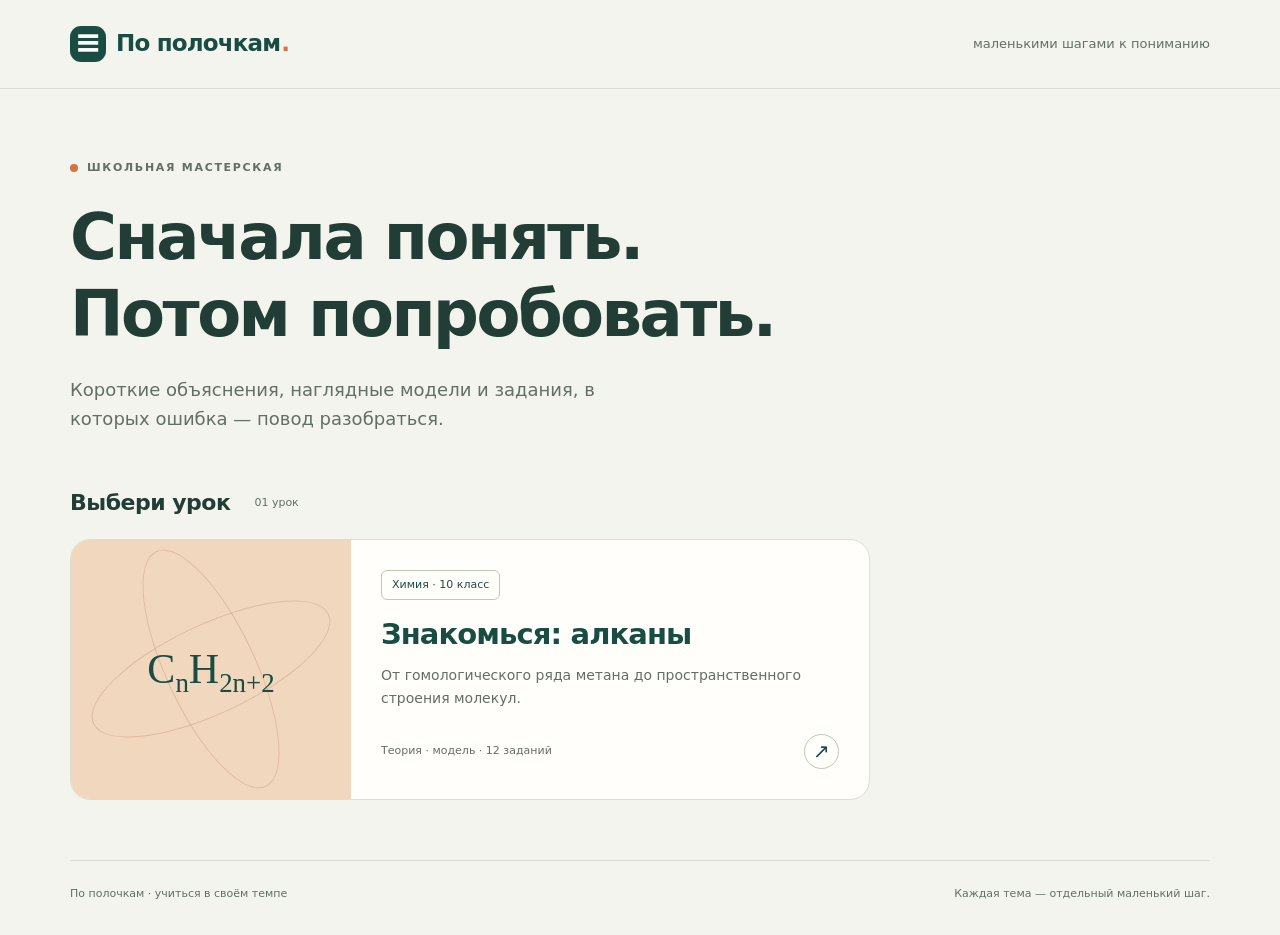
==== index.html @ 55fc26d5 "Add interactive Grade 10 alkane lesson" ====
<!doctype html>
<html lang="ru">
  <head>
    <meta charset="utf-8" />
    <meta name="viewport" content="width=device-width, initial-scale=1" />
    <meta name="theme-color" content="#194d43" />
    <meta
      name="description"
      content="Небольшие интерактивные уроки по школьным предметам: разобраться, потренироваться и проверить себя."
    />
    <title>По полочкам — школьные уроки</title>
    <link
      rel="icon"
      href="data:image/svg+xml,%3Csvg xmlns='http://www.w3.org/2000/svg' viewBox='0 0 64 64'%3E%3Crect width='64' height='64' rx='18' fill='%23194d43'/%3E%3Cpath d='M17 21h30M17 32h30M17 43h30' stroke='%23f5f4e8' stroke-width='5' stroke-linecap='round'/%3E%3C/svg%3E"
    />
    <link rel="stylesheet" href="./assets/styles.css" />
  </head>
  <body>
    <a class="skip-link" href="#main">К содержанию</a>
    <header class="site-header">
      <div class="container header-inner">
        <a class="brand" href="./"
          ><span class="brand-mark" aria-hidden="true">≡</span>По полочкам<span
            class="brand-dot"
            aria-hidden="true"
            >.</span
          ></a
        ><span class="header-note">маленькими шагами к пониманию</span>
      </div>
    </header>
    <main id="main" class="container catalogue">
      <div class="eyebrow">
        <span class="subject-dot"></span>Школьная мастерская
      </div>
      <h1>Сначала понять.<br />Потом попробовать.</h1>
      <p class="catalogue-intro">
        Короткие объяснения, наглядные модели и задания, в которых ошибка —
        повод разобраться.
      </p>
      <div class="catalogue-label">
        <h2>Выбери урок</h2>
        <span>01 урок</span>
      </div>
      <a class="lesson-card" href="./chemistry-10-alkanes/">
        <div class="lesson-card-art" aria-hidden="true">
          <span>C<sub>n</sub>H<sub>2n+2</sub></span
          ><span class="orb orb-one"></span><span class="orb orb-two"></span>
        </div>
        <div class="lesson-card-body">
          <span class="tag">Химия · 10 класс</span>
          <h3>Знакомься: алканы</h3>
          <p>
            От гомологического ряда метана до пространственного строения
            молекул.
          </p>
          <div class="card-bottom">
            <span>Теория · модель · 12 заданий</span
            ><span class="round-arrow" aria-hidden="true">↗</span>
          </div>
        </div>
      </a>
    </main>
    <footer class="container site-footer">
      <span>По полочкам · учиться в своём темпе</span
      ><span>Каждая тема — отдельный маленький шаг.</span>
    </footer>
  </body>
</html>
---- assets/styles.css ----
@charset "UTF-8";
.sr-only {
  position: absolute;
  width: 1px;
  height: 1px;
  padding: 0;
  margin: -1px;
  overflow: hidden;
  clip: rect(0, 0, 0, 0);
  white-space: nowrap;
  border: 0;
}
:root {
  --page: #f3f4ed;
  --paper: #fffefa;
  --ink: #213d35;
  --green: #194d43;
  --green-light: #e6eee5;
  --muted: #626f65;
  --line: #d9dfd2;
  --orange: #d57242;
  --peach: #f0d7bd;
  --error: #913a27;
  --error-bg: #fcece5;
  --success: #235d41;
  --success-bg: #e8f2e6;
  --radius: 20px;
  --shadow: 0 6px 24px #243f3010;
}
* {
  box-sizing: border-box;
}
html {
  scroll-behavior: smooth;
  scroll-padding-top: 110px;
}
body {
  margin: 0;
  color: var(--ink);
  background: var(--page);
  font:
    16px/1.65 system-ui,
    -apple-system,
    BlinkMacSystemFont,
    "Segoe UI",
    sans-serif;
}
button,
input {
  font: inherit;
}
button,
a,
input {
  -webkit-tap-highlight-color: transparent;
}
button,
a {
  touch-action: manipulation;
}
button {
  cursor: pointer;
}
button:disabled {
  cursor: default;
}
button:focus-visible,
a:focus-visible,
input:focus-visible,
[tabindex]:focus-visible {
  outline: 3px solid #b35728;
  outline-offset: 5px;
}
a {
  color: var(--green);
  text-underline-offset: 4px;
}
button {
  color: inherit;
}
h1,
h2,
h3,
h4,
p {
  margin: 0;
}
h1,
h2,
h3,
h4 {
  line-height: 1.2;
}
h1 {
  font-size: clamp(46px, 6vw, 80px);
  letter-spacing: -3.6px;
  font-weight: 740;
}
h2 {
  font-size: clamp(27px, 3vw, 36px);
  letter-spacing: -1.2px;
  font-weight: 680;
}
h3 {
  font-size: 22px;
  letter-spacing: -0.5px;
  font-weight: 650;
}
h4 {
  font-size: 17px;
  font-weight: 680;
}
p + p {
  margin-top: 12px;
}
sub,
sup {
  font-size: 0.64em;
  line-height: 0;
}
em {
  font-style: normal;
}
strong {
  font-weight: 690;
}
[hidden] {
  display: none !important;
}
.container {
  width: min(1140px, calc(100% - 72px));
  margin-inline: auto;
}
.site-header {
  border-bottom: 1px solid var(--line);
}
.header-inner {
  min-height: 88px;
  display: flex;
  justify-content: space-between;
  align-items: center;
  gap: 24px;
}
.brand {
  display: inline-flex;
  align-items: center;
  gap: 10px;
  text-decoration: none;
  font-weight: 760;
  font-size: 23px;
  letter-spacing: -0.8px;
  white-space: nowrap;
}
.brand-mark {
  display: grid;
  place-items: center;
  width: 36px;
  height: 36px;
  background: var(--green);
  color: #fffefa;
  border-radius: 11px;
  font-size: 32px;
  line-height: 1;
  padding-bottom: 5px;
}
.brand-dot {
  color: var(--orange);
  margin-left: -9px;
}
.header-note,
.back-link {
  font-size: 13px;
  color: var(--muted);
}
.back-link {
  padding: 10px 0;
  text-decoration: none;
}
.skip-link {
  position: absolute;
  left: 20px;
  top: -120px;
  z-index: 100;
  background: white;
  padding: 12px;
  border: 2px solid var(--green);
}
.skip-link:focus {
  top: 10px;
}
.eyebrow,
.mini-label {
  text-transform: uppercase;
  font-size: 11px;
  font-weight: 750;
  letter-spacing: 1.7px;
  color: var(--muted);
}
.eyebrow {
  display: flex;
  align-items: center;
  gap: 9px;
}
.subject-dot {
  width: 8px;
  height: 8px;
  border-radius: 50%;
  background: var(--orange);
  display: inline-block;
  flex-shrink: 0;
}
.small-dot {
  width: 3px;
  height: 3px;
  border-radius: 50%;
  background: var(--muted);
  display: inline-block;
}
.hero {
  display: grid;
  grid-template-columns: 1.1fr 0.9fr;
  gap: 60px;
  align-items: center;
  padding: 62px 0 52px;
}
.hero h1 {
  margin: 18px 0 20px;
}
.hero h1 em {
  color: var(--green);
  font-family: Georgia, "Times New Roman", serif;
  font-weight: 400;
  font-style: italic;
  letter-spacing: -3px;
}
.hero-copy > p {
  font-size: 18px;
  max-width: 450px;
  color: var(--muted);
  line-height: 1.65;
}
.hero-meta {
  display: flex;
  align-items: center;
  gap: 12px;
  color: var(--muted);
  font-size: 12px;
  margin-top: 22px;
  flex-wrap: wrap;
}
.formula-poster {
  position: relative;
  background: var(--peach);
  border-radius: 24px;
  padding: 28px 30px;
  overflow: hidden;
  transform: rotate(1.5deg);
  box-shadow: var(--shadow);
}
.poster-top,
.poster-bottom {
  display: flex;
  align-items: center;
  justify-content: space-between;
  gap: 16px;
}
.poster-top {
  font-size: 10px;
  letter-spacing: 1px;
  text-transform: uppercase;
  font-weight: 700;
}
.big-formula {
  font:
    64px/1.2 Georgia,
    serif;
  white-space: nowrap;
  letter-spacing: -1.4px;
  margin: 42px 0 32px;
}
.big-formula sub {
  font-size: 0.45em;
}
.poster-rule {
  height: 1px;
  background: #b58d6d80;
}
.poster-bottom {
  padding-top: 20px;
  font-size: 12px;
  line-height: 1.6;
}
.poster-orbit {
  font-size: 55px;
  line-height: 1;
  font-family: Georgia, serif;
  color: #9b502a;
}
.lesson-navigation {
  position: sticky;
  top: 0;
  z-index: 10;
  display: flex;
  align-items: center;
  justify-content: space-between;
  gap: 28px;
  border-top: 1px solid var(--line);
  border-bottom: 1px solid var(--line);
  background: #f3f4edf5;
  backdrop-filter: blur(10px);
  margin-bottom: 40px;
}
.tabs {
  display: flex;
  gap: 24px;
  min-width: 0;
}
.tab {
  display: flex;
  align-items: center;
  justify-content: center;
  gap: 9px;
  white-space: nowrap;
  min-height: 68px;
  border: 0;
  border-bottom: 3px solid transparent;
  background: transparent;
  padding: 12px 0 9px;
  color: var(--muted);
  font-size: 13px;
  font-weight: 650;
}
.tab span {
  font-size: 10px;
  font-variant-numeric: tabular-nums;
  color: var(--muted);
}
.tab.active {
  border-bottom-color: var(--green);
  color: var(--green);
}
.tab.active span {
  color: var(--green);
}
.overall-progress {
  flex: 0 0 150px;
  font-size: 10px;
  color: var(--muted);
}
.progress-track {
  height: 4px;
  background: #dde2d6;
  border-radius: 8px;
  overflow: hidden;
  margin-top: 7px;
}
.progress-track > span {
  display: block;
  height: 100%;
  width: 0;
  background: var(--green);
  transition: width 0.25s;
}
.tab-panel:focus {
  outline-offset: 10px;
}
.section-heading {
  display: flex;
  align-items: center;
  gap: 17px;
  margin-bottom: 24px;
}
.section-heading .eyebrow {
  margin-bottom: 8px;
}
.section-number {
  display: grid;
  place-items: center;
  width: 44px;
  height: 44px;
  flex-shrink: 0;
  border: 1px solid #b4c3b1;
  border-radius: 50%;
  font-size: 13px;
  font-variant-numeric: tabular-nums;
}
.spaced {
  margin-top: 58px;
}
.intro-grid {
  display: grid;
  grid-template-columns: repeat(3, minmax(0, 1fr));
  gap: 18px;
}
.paper {
  background: var(--paper);
  border: 1px solid var(--line);
  border-radius: var(--radius);
  min-width: 0;
}
.concept-card {
  padding: 26px;
}
.concept-card h3 {
  font-size: 20px;
  margin: 12px 0;
}
.concept-card > p {
  font-size: 14px;
  color: var(--muted);
}
.concept-card strong {
  color: var(--ink);
}
.atom-legend {
  display: flex;
  gap: 18px;
  flex-wrap: wrap;
  margin-top: 24px;
  font-size: 12px;
}
.atom-legend > span {
  display: flex;
  align-items: center;
  gap: 7px;
}
.carbon-dot,
.hydrogen-dot {
  display: inline-block;
  width: 14px;
  height: 14px;
  border-radius: 50%;
  border: 1px solid #aeb9ac;
}
.carbon-dot {
  background: var(--green);
  border-color: var(--green);
}
.hydrogen-dot {
  background: white;
}
.bond-samples {
  display: flex;
  align-items: center;
  gap: 22px;
  font-size: 17px;
  margin-top: 21px;
  flex-wrap: wrap;
}
.bond-samples > span {
  color: #6d746b;
  white-space: nowrap;
}
.bond-samples small {
  display: block;
  font-size: 11px;
  color: var(--muted);
  text-align: center;
  line-height: 1.4;
}
.bond-samples .bond-ok {
  color: var(--green);
  font-weight: 700;
}
.card-note {
  font-size: 12px !important;
  color: var(--muted);
}
.concept-card .card-note {
  border-top: 1px solid var(--line);
  padding-top: 13px;
  margin-top: 16px;
}
.series-layout {
  display: grid;
  grid-template-columns: 1fr 1fr;
  gap: 22px;
  align-items: start;
}
.formula-lab,
.series-card {
  padding: 30px;
}
.card-kicker {
  display: flex;
  align-items: center;
  justify-content: space-between;
  gap: 12px;
}
.card-kicker h3 {
  font-size: 20px;
}
.live-badge,
.model-tag {
  font-size: 10px;
  white-space: nowrap;
  padding: 4px 9px;
  border: 1px solid #b8c9b3;
  border-radius: 20px;
  color: var(--green);
}
.formula-lab h3 {
  margin: 22px 0 12px;
}
.formula-lab > p {
  font-size: 14px;
  color: var(--muted);
}
.range-label {
  display: flex;
  justify-content: space-between;
  align-items: center;
  gap: 16px;
  font-size: 13px;
  font-weight: 650;
  margin: 28px 0 10px;
}
.range-label output {
  display: grid;
  place-items: center;
  min-width: 35px;
  padding: 3px 8px;
  border-radius: 6px;
  background: var(--green-light);
  font-size: 13px;
  font-variant-numeric: tabular-nums;
}
input[type="range"] {
  display: block;
  width: 100%;
  height: 30px;
  margin: 0;
  accent-color: var(--green);
  cursor: pointer;
  touch-action: pan-y;
}
.range-scale {
  display: flex;
  justify-content: space-between;
  font-size: 10px;
  color: var(--muted);
  margin-top: 3px;
}
.formula-result {
  text-align: center;
  background: #edf1e7;
  border-radius: 14px;
  margin: 23px 0;
  display: flex;
  flex-direction: column;
  align-items: center;
  padding: 25px 18px;
  gap: 13px;
}
.formula-result > span:first-child {
  font-size: 13px;
  font-weight: 650;
}
.formula-result strong {
  font:
    60px/1.3 Georgia,
    serif;
  letter-spacing: -2px;
}
.formula-result > span:last-child {
  font-size: 13px;
  font-variant-numeric: tabular-nums;
  color: var(--muted);
}
.homologue-step {
  display: flex;
  align-items: center;
  gap: 16px;
  margin: 22px 0;
}
.step-token {
  background: var(--peach);
  padding: 10px 12px;
  border-radius: 9px;
  font-size: 18px;
  white-space: nowrap;
}
.homologue-step p {
  font-size: 13px;
  color: var(--muted);
}
.callout {
  background: #fff0da;
  border-left: 3px solid #c97941;
  padding: 18px 20px;
  font-size: 13px;
  border-radius: 0 10px 10px 0;
}
.callout strong {
  display: block;
  margin-bottom: 6px;
}
.callout.subtle {
  background: #f4f3e8;
  border-color: #b1b99b;
  font-size: 12px;
}
.series-card > .card-note {
  margin: 15px 0 20px;
}
.homologue-list {
  display: grid;
  gap: 3px;
}
.homologue-row {
  display: grid;
  grid-template-columns: 30px 1fr 90px;
  gap: 12px;
  align-items: center;
  width: 100%;
  min-height: 45px;
  text-align: left;
  border: 1px solid transparent;
  border-radius: 8px;
  padding: 7px 12px;
  background: transparent;
  font-size: 14px;
}
.homologue-row:hover {
  background: #eff2e9;
}
.homologue-row[aria-pressed="true"] {
  background: var(--green-light);
  border-color: #bacbb5;
}
.homologue-index {
  font-size: 11px;
  color: var(--muted);
  font-variant-numeric: tabular-nums;
}
.homologue-formula {
  text-align: right;
  font-size: 17px;
}
.footnote {
  font-size: 11px;
  line-height: 1.7;
  color: var(--muted);
}
.series-card > .footnote {
  border-top: 1px solid var(--line);
  padding-top: 15px;
  margin-top: 18px;
}
.structure-layout {
  display: grid;
  grid-template-columns: 1fr 1fr;
  gap: 22px;
}
.molecule-card {
  background: #e4ece2;
  border: 1px solid #d2dfce;
  border-radius: var(--radius);
  padding: 28px;
  min-width: 0;
}
.molecule-card svg {
  width: 100%;
  display: block;
  overflow: visible;
}
.molecule-card .range-label {
  margin-top: 0;
}
.molecule-card .range-label output {
  background: #f7f8ef;
}
.molecule-card > .footnote {
  margin-top: 18px;
}
.model-controls {
  display: flex;
  gap: 15px;
  align-items: center;
  justify-content: space-between;
  margin-top: 16px;
  flex-wrap: wrap;
}
.checkbox-label {
  display: flex;
  align-items: center;
  gap: 8px;
  font-size: 11px;
  min-height: 44px;
  cursor: pointer;
}
.checkbox-label input {
  width: 17px;
  height: 17px;
  accent-color: var(--green);
  flex-shrink: 0;
}
.structure-copy {
  padding: 30px;
}
.structure-copy h3 {
  font-size: 30px;
  margin: 17px 0 24px;
  letter-spacing: -1px;
}
.explanation-steps {
  list-style: none;
  padding: 0;
  margin: 0;
}
.explanation-steps li {
  display: flex;
  gap: 14px;
  margin: 20px 0;
}
.explanation-steps li > span {
  display: grid;
  place-items: center;
  flex-shrink: 0;
  width: 25px;
  height: 25px;
  border-radius: 50%;
  background: var(--green-light);
  font-size: 11px;
}
.explanation-steps p {
  font-size: 13px;
  color: var(--muted);
  margin-top: 8px;
}
.sigma-note {
  border-top: 1px solid var(--line);
  padding-top: 18px;
  font-size: 13px;
}
.sigma-note p {
  font-size: 12px;
  color: var(--muted);
  margin-top: 8px;
}
.remember-strip {
  display: flex;
  gap: 20px;
  align-items: center;
  margin-top: 22px;
  background: #ecebdc;
  border-radius: 14px;
  padding: 25px 28px;
}
.remember-symbol {
  display: grid;
  place-items: center;
  font:
    italic 28px Georgia,
    serif;
  border: 1px solid #adb499;
  border-radius: 50%;
  width: 44px;
  height: 44px;
  flex-shrink: 0;
}
.remember-strip h3 {
  font-size: 17px;
  margin-bottom: 8px;
}
.remember-strip p {
  font-size: 13px;
  color: var(--muted);
}
.lesson-next {
  display: flex;
  align-items: center;
  justify-content: space-between;
  gap: 24px;
  margin: 45px 0 20px;
  border-top: 1px solid var(--line);
  padding-top: 30px;
}
.lesson-next h3 {
  margin-top: 7px;
}
.button {
  display: inline-flex;
  align-items: center;
  justify-content: center;
  gap: 14px;
  min-height: 46px;
  padding: 12px 20px;
  border-radius: 9px;
  font-size: 13px;
  font-weight: 650;
  border: 1px solid transparent;
  text-decoration: none;
  line-height: 1.45;
}
.button-primary {
  background: var(--green);
  color: white;
}
.button-primary:hover {
  background: #123c34;
}
.button-light {
  border-color: #bac7b4;
  background: #fffefa80;
  color: var(--green);
}
.button-light:hover {
  background: #e7eee1;
}
.button:disabled {
  opacity: 0.45;
}
.text-button {
  padding: 10px 0;
  min-height: 44px;
  font-size: 12px;
  border: 0;
  background: transparent;
  text-decoration: underline;
  text-underline-offset: 4px;
  color: var(--green);
}
.panel-intro {
  display: flex;
  align-items: center;
  justify-content: space-between;
  gap: 28px;
  margin-bottom: 30px;
}
.panel-intro h2 {
  margin: 10px 0 13px;
}
.panel-intro p {
  font-size: 14px;
  max-width: 620px;
  color: var(--muted);
}
.practice-stat {
  background: var(--green-light);
  border-radius: 14px;
  display: flex;
  align-items: center;
  gap: 12px;
  padding: 15px 20px;
  flex: 0 0 190px;
}
.practice-stat strong {
  font:
    40px/1.2 Georgia,
    serif;
}
.practice-stat span {
  font-size: 11px;
  line-height: 1.5;
}
.practice-layout {
  display: grid;
  grid-template-columns: 250px minmax(0, 1fr);
  gap: 24px;
  align-items: start;
}
.practice-sidebar {
  padding: 23px;
  position: sticky;
  top: 95px;
  min-width: 0;
}
.practice-sidebar .card-kicker {
  font-size: 10px;
  color: var(--muted);
}
.practice-sidebar .card-kicker h3 {
  font-size: 16px;
  color: var(--ink);
}
.question-dots {
  display: grid;
  grid-template-columns: repeat(4, minmax(0, 1fr));
  gap: 9px;
  margin: 24px 0;
}
.question-dot {
  height: 40px;
  min-height: 40px;
  min-width: 0;
  border: 1px solid var(--line);
  background: var(--page);
  border-radius: 9px;
  font-size: 12px;
}
.question-dot[aria-current="step"] {
  outline: 2px solid var(--green);
  outline-offset: 3px;
}
.question-dot.done {
  background: var(--green);
  color: white;
  border-color: var(--green);
}
.question-dot.review {
  background: #f4e3c8;
  border-color: #b8955e;
  color: #72541d;
}
.status-key {
  display: flex;
  gap: 14px;
  flex-wrap: wrap;
  font-size: 10px;
  line-height: 1.4;
  margin-bottom: 18px;
}
.status-key > span {
  display: flex;
  align-items: center;
  gap: 5px;
}
.status-marker {
  height: 7px;
  width: 7px;
  display: inline-block;
  border-radius: 50%;
}
.status-marker.done {
  background: var(--green);
}
.status-marker.review {
  background: #ba904d;
}
.practice-sidebar .text-button {
  margin-top: 14px;
}
.practice-card {
  padding: 32px;
  scroll-margin-top: 100px;
}
.question-top {
  display: flex;
  justify-content: space-between;
  gap: 18px;
  align-items: center;
  margin-bottom: 26px;
}
.tag {
  display: inline-flex;
  align-items: center;
  justify-content: center;
  padding: 6px 10px;
  border: 1px solid #bdcbb7;
  border-radius: 6px;
  font-size: 11px;
  color: var(--green);
  line-height: 1.5;
}
.question-count {
  font-size: 11px;
  color: var(--muted);
  white-space: nowrap;
}
.practice-card h3 {
  font-size: 27px;
  line-height: 1.3;
  max-width: 620px;
  letter-spacing: -0.7px;
}
.question-subtitle {
  font-size: 13px;
  color: var(--muted);
  margin-top: 12px;
}
.answer-options {
  display: grid;
  gap: 10px;
  margin: 26px 0 20px;
}
.answer-option {
  display: flex;
  align-items: center;
  gap: 15px;
  text-align: left;
  border: 1px solid var(--line);
  border-radius: 11px;
  background: var(--paper);
  padding: 15px 17px;
  min-height: 63px;
  font-size: 17px;
  line-height: 1.55;
}
.option-letter {
  width: 28px;
  height: 28px;
  border-radius: 6px;
  background: #f0f2e9;
  display: grid;
  place-items: center;
  font-size: 11px;
  flex-shrink: 0;
}
.option-copy {
  min-width: 0;
  flex: 1;
}
.option-status {
  font-size: 11px;
  white-space: nowrap;
}
.answer-option:hover:not(:disabled) {
  border-color: #718d71;
  background: #f2f5ed;
}
.answer-option.correct {
  border: 2px solid var(--success);
  background: var(--success-bg);
  padding: 14px 16px;
}
.answer-option.wrong {
  border: 2px solid var(--error);
  background: var(--error-bg);
  padding: 14px 16px;
}
.answer-option:disabled {
  opacity: 1;
}
.answer-option:disabled:not(.correct):not(.wrong) {
  color: var(--muted);
  background: #f7f7f1;
}
.answer-feedback {
  padding: 20px 22px;
  border-radius: 12px;
  margin: 20px 0;
  background: var(--green-light);
  scroll-margin-top: 120px;
}
.answer-feedback h4 {
  font-size: 17px;
  margin-bottom: 9px;
}
.answer-feedback p {
  font-size: 14px;
}
.answer-feedback.bad {
  background: var(--error-bg);
  color: #713a2a;
}
.answer-feedback.info {
  background: #f3ead5;
  color: #644e2b;
}
.answer-feedback .text-button {
  font-size: 12px;
  margin-top: 9px;
}
.question-footer {
  display: flex;
  justify-content: space-between;
  align-items: center;
  gap: 15px;
  border-top: 1px solid var(--line);
  padding-top: 20px;
  margin-top: 26px;
  flex-wrap: wrap;
}
.completion-banner {
  display: flex;
  justify-content: space-between;
  align-items: center;
  gap: 24px;
  background: #e6eddf;
  border-radius: 16px;
  padding: 28px 32px;
  margin-top: 24px;
}
.completion-banner h3 {
  margin: 8px 0 12px;
}
.completion-banner p {
  font-size: 13px;
  color: var(--muted);
}
.exam-questions {
  display: grid;
  grid-template-columns: repeat(2, minmax(0, 1fr));
  gap: 20px;
}
.exam-question {
  min-width: 0;
  margin: 0;
  padding: 26px;
  border: 1px solid var(--line);
  border-radius: var(--radius);
  background: var(--paper);
}
.exam-question legend {
  float: left;
  width: 100%;
  font-size: 19px;
  font-weight: 650;
  line-height: 1.4;
  margin-bottom: 20px;
  letter-spacing: -0.3px;
}
.exam-question legend .mini-label {
  display: block;
  margin-bottom: 10px;
}
.exam-options {
  clear: both;
  display: grid;
  gap: 8px;
}
.exam-option {
  display: flex;
  gap: 12px;
  align-items: flex-start;
  border: 1px solid var(--line);
  border-radius: 9px;
  padding: 12px 14px;
  font-size: 14px;
  cursor: pointer;
  min-height: 48px;
}
.exam-option input {
  accent-color: var(--green);
  width: 17px;
  height: 17px;
  flex-shrink: 0;
  margin: 3px 0 0;
}
.exam-option:has(input:checked) {
  border-color: var(--green);
  background: var(--green-light);
}
.exam-option.correct {
  border-color: var(--success);
  background: var(--success-bg);
}
.exam-option.wrong {
  border-color: var(--error);
  background: var(--error-bg);
}
.exam-option input:disabled {
  opacity: 1;
}
.exam-explanation {
  font-size: 13px;
  margin-top: 18px;
  border-top: 1px solid var(--line);
  padding-top: 15px;
}
.exam-explanation strong {
  display: block;
  margin-bottom: 7px;
}
.exam-question.unanswered {
  border: 2px solid var(--error);
  padding: 25px;
}
.form-error {
  background: var(--error-bg);
  color: var(--error);
  padding: 15px 20px;
  margin-top: 20px;
  border-radius: 10px;
  font-size: 14px;
}
.exam-actions {
  display: flex;
  align-items: center;
  justify-content: flex-end;
  gap: 24px;
  margin-top: 28px;
  flex-wrap: wrap;
}
.exam-actions p {
  margin-right: auto;
  font-size: 13px;
}
.exam-result {
  display: flex;
  align-items: center;
  gap: 26px;
  padding: 28px 32px;
  background: var(--green);
  color: white;
  border-radius: 18px;
  margin-bottom: 26px;
  scroll-margin-top: 100px;
}
.exam-score {
  font:
    54px/1.1 Georgia,
    serif;
  white-space: nowrap;
}
.exam-result h3 {
  margin-bottom: 8px;
}
.exam-result p {
  font-size: 14px;
  color: #e3eadd;
}
.pocket-card {
  margin-top: 38px;
  padding: 30px;
}
.pocket-card h3 {
  margin-top: 10px;
}
.memory-pills {
  display: flex;
  gap: 12px;
  flex-wrap: wrap;
  margin: 20px 0 8px;
}
.memory-pills > span {
  padding: 8px 14px;
  background: var(--green-light);
  border-radius: 8px;
  font-size: 15px;
}
.storage-notice {
  margin-bottom: 25px;
  border-left: 3px solid #ad713a;
  padding: 12px 18px;
  background: #fff0da;
  font-size: 12px;
}
.site-footer {
  display: flex;
  align-items: center;
  justify-content: space-between;
  gap: 24px;
  flex-wrap: wrap;
  border-top: 1px solid var(--line);
  padding-block: 24px 32px;
  margin-top: 60px;
  font-size: 11px;
  color: var(--muted);
}
.site-footer p {
  margin-top: 4px;
  font-size: 10px;
}
.site-footer .text-button {
  font-size: 11px;
  color: var(--muted);
}
.muted {
  color: var(--muted);
}
.catalogue {
  padding-top: 70px;
  min-height: calc(100vh - 280px);
}
.catalogue h1 {
  margin: 22px 0;
  font-size: clamp(40px, 5vw, 66px);
  letter-spacing: -2.5px;
}
.catalogue-intro {
  font-size: 18px;
  max-width: 580px;
  color: var(--muted);
}
.catalogue-label {
  display: flex;
  align-items: center;
  gap: 24px;
  margin: 56px 0 22px;
}
.catalogue-label h2 {
  font-size: 22px;
  letter-spacing: -0.5px;
}
.catalogue-label > span {
  font-size: 11px;
  color: var(--muted);
}
.lesson-card {
  display: grid;
  grid-template-columns: 280px minmax(0, 1fr);
  max-width: 800px;
  text-decoration: none;
  border: 1px solid var(--line);
  border-radius: 20px;
  overflow: hidden;
  background: var(--paper);
  transition:
    box-shadow 0.2s,
    transform 0.2s;
}
.lesson-card:hover {
  box-shadow: var(--shadow);
  transform: translateY(-3px);
}
.lesson-card-art {
  position: relative;
  display: grid;
  place-items: center;
  background: var(--peach);
  min-height: 250px;
  overflow: hidden;
}
.lesson-card-art > span:first-child {
  font:
    42px Georgia,
    serif;
  z-index: 1;
}
.orb {
  position: absolute;
  width: 180px;
  height: 180px;
  border: 1px solid #bc866859;
  border-radius: 50%;
  transform: rotate(-25deg);
}
.orb-one {
  width: 90px;
  height: 260px;
}
.orb-two {
  width: 260px;
  height: 90px;
}
.lesson-card-body {
  padding: 30px;
}
.lesson-card-body h3 {
  font-size: 29px;
  margin: 17px 0 12px;
  letter-spacing: -0.9px;
}
.lesson-card-body p {
  font-size: 14px;
  color: var(--muted);
}
.card-bottom {
  display: flex;
  align-items: center;
  justify-content: space-between;
  gap: 20px;
  font-size: 11px;
  color: var(--muted);
  margin-top: 24px;
}
.round-arrow {
  display: grid;
  place-items: center;
  width: 35px;
  height: 35px;
  border: 1px solid #bbc9b5;
  border-radius: 50%;
  font-size: 20px;
  color: var(--green);
}
@media (min-width: 1300px) {
  .hero {
    padding-top: 70px;
    padding-bottom: 60px;
  }
  .big-formula {
    font-size: 72px;
  }
}
@media (max-width: 1000px) {
  .container {
    width: calc(100% - 48px);
  }
  .hero {
    gap: 35px;
  }
  .big-formula {
    font-size: 55px;
  }
  .formula-poster {
    padding: 24px;
  }
  .tabs {
    gap: 18px;
  }
  .tab {
    font-size: 12px;
  }
  .tab span {
    display: none;
  }
  .concept-card {
    padding: 22px;
  }
  .concept-card h3 {
    font-size: 18px;
  }
  .intro-grid {
    gap: 14px;
  }
  .formula-lab,
  .series-card,
  .structure-copy {
    padding: 25px;
  }
  .practice-layout {
    grid-template-columns: 215px minmax(0, 1fr);
  }
  .practice-sidebar {
    padding: 20px;
  }
  .question-dots {
    gap: 8px;
  }
  .practice-card {
    padding: 27px;
  }
  .structure-copy h3 {
    font-size: 26px;
  }
  .model-controls {
    gap: 8px;
  }
  .model-controls .button {
    padding-inline: 12px;
    font-size: 11px;
  }
}
@media (max-width: 760px) {
  html {
    scroll-padding-top: 100px;
  }
  .container {
    width: calc(100% - 32px);
  }
  .header-inner {
    min-height: 72px;
    gap: 15px;
  }
  .brand {
    font-size: 20px;
  }
  .brand-mark {
    width: 31px;
    height: 31px;
    font-size: 28px;
    border-radius: 9px;
  }
  .header-note {
    display: none;
  }
  .back-link {
    font-size: 11px;
  }
  .hero {
    grid-template-columns: minmax(0, 1fr);
    gap: 30px;
    padding: 36px 0;
  }
  .hero h1 {
    font-size: 60px;
    letter-spacing: -2.5px;
    margin: 16px 0;
  }
  .hero h1 br {
    display: block;
  }
  .hero h1 em {
    letter-spacing: -2px;
  }
  .hero-copy > p {
    font-size: 16px;
    max-width: 550px;
  }
  .hero-meta {
    margin-top: 17px;
    font-size: 11px;
  }
  .formula-poster {
    transform: none;
    max-width: 600px;
    width: 100%;
    padding: 22px 24px;
  }
  .big-formula {
    font-size: 58px;
    margin: 24px 0;
  }
  .poster-top {
    font-size: 9px;
  }
  .poster-bottom {
    font-size: 11px;
    padding-top: 13px;
  }
  .poster-orbit {
    font-size: 40px;
  }
  .lesson-navigation {
    display: block;
    padding-top: 0;
    margin-bottom: 30px;
    gap: 0;
  }
  .tabs {
    justify-content: space-between;
    gap: 9px;
  }
  .tab {
    font-size: 12px;
    min-height: 54px;
    padding-inline: 2px;
  }
  .overall-progress {
    display: flex;
    align-items: center;
    justify-content: space-between;
    gap: 16px;
    padding: 8px 2px 10px;
    font-size: 10px;
  }
  .progress-track {
    width: 120px;
    margin: 0;
    height: 3px;
  }
  .section-heading {
    gap: 12px;
    margin-bottom: 19px;
  }
  .section-heading .eyebrow {
    font-size: 9px;
    letter-spacing: 1.2px;
  }
  .section-number {
    height: 35px;
    width: 35px;
    font-size: 11px;
  }
  .section-heading h2 {
    font-size: 25px;
    letter-spacing: -0.8px;
  }
  .intro-grid {
    grid-template-columns: 1fr;
  }
  .concept-card {
    padding: 23px;
  }
  .concept-card h3 {
    font-size: 21px;
  }
  .concept-card > p {
    font-size: 14px;
  }
  .atom-legend,
  .bond-samples {
    margin-top: 16px;
  }
  .spaced {
    margin-top: 38px;
  }
  .series-layout,
  .structure-layout {
    grid-template-columns: minmax(0, 1fr);
    gap: 16px;
  }
  .formula-lab,
  .series-card,
  .structure-copy {
    padding: 24px;
  }
  .range-label {
    margin-top: 22px;
  }
  .formula-result {
    padding: 22px;
    margin-block: 19px;
  }
  .homologue-row {
    grid-template-columns: 28px minmax(0, 1fr) 95px;
    min-height: 48px;
  }
  .homologue-list {
    gap: 3px;
  }
  .molecule-card {
    padding: 24px;
  }
  .molecule-card svg {
    max-width: 450px;
    margin-inline: auto;
  }
  .model-controls .button {
    font-size: 12px;
    padding-inline: 15px;
  }
  .structure-copy h3 {
    font-size: 29px;
  }
  .explanation-steps p,
  .sigma-note p {
    font-size: 14px;
  }
  .remember-strip {
    padding: 22px;
    gap: 15px;
    align-items: flex-start;
  }
  .remember-symbol {
    height: 30px;
    width: 30px;
    font-size: 22px;
  }
  .remember-strip h3 {
    font-size: 16px;
  }
  .lesson-next {
    align-items: flex-start;
    flex-direction: column;
    gap: 20px;
    margin-top: 30px;
    padding-top: 24px;
  }
  .lesson-next h3 {
    font-size: 21px;
  }
  .lesson-next .button {
    width: 100%;
  }
  .panel-intro {
    align-items: flex-start;
    flex-direction: column;
    gap: 18px;
  }
  .panel-intro h2 {
    font-size: 29px;
  }
  .panel-intro p {
    font-size: 14px;
  }
  .practice-stat {
    flex: auto;
    padding: 10px 16px;
    gap: 12px;
  }
  .practice-stat strong {
    font-size: 30px;
  }
  .practice-stat span {
    font-size: 11px;
  }
  .practice-layout {
    grid-template-columns: minmax(0, 1fr);
    gap: 18px;
  }
  .practice-sidebar {
    position: static;
    padding: 20px;
  }
  .question-dots {
    grid-template-columns: repeat(6, minmax(0, 1fr));
    margin: 20px 0;
    gap: 10px;
  }
  .question-dot {
    height: 44px;
    min-height: 44px;
  }
  .practice-sidebar > .footnote {
    font-size: 11px;
  }
  .practice-sidebar .text-button {
    margin-top: 5px;
  }
  .practice-card {
    padding: 23px;
    scroll-margin-top: 105px;
  }
  .question-top {
    margin-bottom: 22px;
  }
  .practice-card h3 {
    font-size: 24px;
  }
  .answer-option {
    padding: 14px;
    font-size: 16px;
    gap: 12px;
  }
  .answer-option.correct,
  .answer-option.wrong {
    padding: 13px;
  }
  .option-letter {
    width: 26px;
    height: 26px;
    font-size: 10px;
  }
  .option-status {
    font-size: 10px;
  }
  .answer-feedback {
    padding: 18px;
  }
  .answer-feedback p {
    font-size: 13px;
  }
  .question-footer {
    gap: 12px;
  }
  .question-footer .button {
    padding-inline: 15px;
    font-size: 12px;
  }
  .question-footer .text-button {
    font-size: 11px;
  }
  .completion-banner {
    flex-direction: column;
    align-items: flex-start;
    padding: 25px;
  }
  .completion-banner .button {
    width: 100%;
  }
  .exam-questions {
    grid-template-columns: minmax(0, 1fr);
    gap: 16px;
  }
  .exam-question {
    padding: 23px;
  }
  .exam-question.unanswered {
    padding: 22px;
  }
  .exam-question legend {
    font-size: 19px;
  }
  .exam-actions {
    justify-content: stretch;
    gap: 16px;
  }
  .exam-actions p {
    width: 100%;
    margin: 0;
  }
  .exam-actions .button {
    width: 100%;
  }
  .exam-result {
    align-items: flex-start;
    gap: 18px;
    padding: 24px;
  }
  .exam-score {
    font-size: 40px;
  }
  .exam-result h3 {
    font-size: 20px;
  }
  .exam-result p {
    font-size: 13px;
  }
  .pocket-card {
    padding: 24px;
    margin-top: 28px;
  }
  .pocket-card h3 {
    font-size: 21px;
  }
  .memory-pills {
    gap: 9px;
  }
  .memory-pills > span {
    font-size: 13px;
  }
  .site-footer {
    margin-top: 42px;
    padding-top: 22px;
    gap: 10px;
  }
  .catalogue {
    padding-top: 40px;
  }
  .catalogue h1 {
    font-size: 44px;
    letter-spacing: -2px;
  }
  .catalogue-intro {
    font-size: 16px;
  }
  .catalogue-label {
    margin-top: 38px;
  }
  .lesson-card {
    grid-template-columns: minmax(0, 1fr);
  }
  .lesson-card-art {
    min-height: 190px;
  }
  .lesson-card-body {
    padding: 25px;
  }
  .lesson-card-body h3 {
    font-size: 28px;
  }
}
@media (max-width: 380px) {
  .container {
    width: calc(100% - 26px);
  }
  .hero h1 {
    font-size: 52px;
  }
  .tab {
    font-size: 11px;
  }
  .eyebrow {
    font-size: 10px;
    letter-spacing: 1.3px;
  }
  .question-dots {
    gap: 7px;
  }
  .practice-card {
    padding: 20px;
  }
  .answer-option {
    font-size: 15px;
    flex-wrap: wrap;
  }
  .option-copy {
    flex-basis: calc(100% - 42px);
  }
  .option-status {
    margin-left: 38px;
  }
  .exam-result {
    flex-direction: column;
  }
  .brand {
    font-size: 18px;
  }
  .big-formula {
    font-size: 52px;
  }
  .poster-top {
    letter-spacing: 0.5px;
  }
}
@media (prefers-reduced-motion: reduce) {
  html {
    scroll-behavior: auto;
  }
  *,
  *::before,
  *::after {
    transition: none !important;
    animation: none !important;
  }
}
@media print {
  body {
    background: white;
    color: #172d25;
    font-size: 12px;
  }
  .container {
    width: 100%;
    max-width: none;
  }
  .site-header,
  .hero,
  .lesson-navigation,
  .site-footer,
  .storage-notice,
  .skip-link,
  .panel-intro,
  .exam-questions,
  .exam-actions,
  .exam-result,
  .practice-layout,
  .completion-banner,
  .lesson-next,
  .pocket-card .text-button {
    display: none !important;
  }
  .tab-panel {
    display: none !important;
  }
  #panel-check {
    display: block !important;
  }
  .pocket-card {
    border: 0;
    margin: 0;
    padding: 0;
  }
  .pocket-card h3 {
    font-size: 24px;
    margin-top: 12px;
  }
  .memory-pills > span {
    background: transparent;
    border: 1px solid #bbc5b6;
    font-size: 18px;
  }
  .pocket-card::after {
    content: "Метан CH₄ · этан C₂H₆ · пропан C₃H₈ · бутан C₄H₁₀ · пентан C₅H₁₂ · гексан C₆H₁₄ · гептан C₇H₁₆ · октан C₈H₁₈ · нонан C₉H₂₀ · декан C₁₀H₂₂. В метане: C в центре тетраэдра, H в вершинах. C–H: sp³–1s; C–C: sp³–sp³. Все связи — σ.";
    display: block;
    margin-top: 25px;
    line-height: 2;
    font-size: 14px;
  }
}
.result-theory {
  color: #fffefa;
}
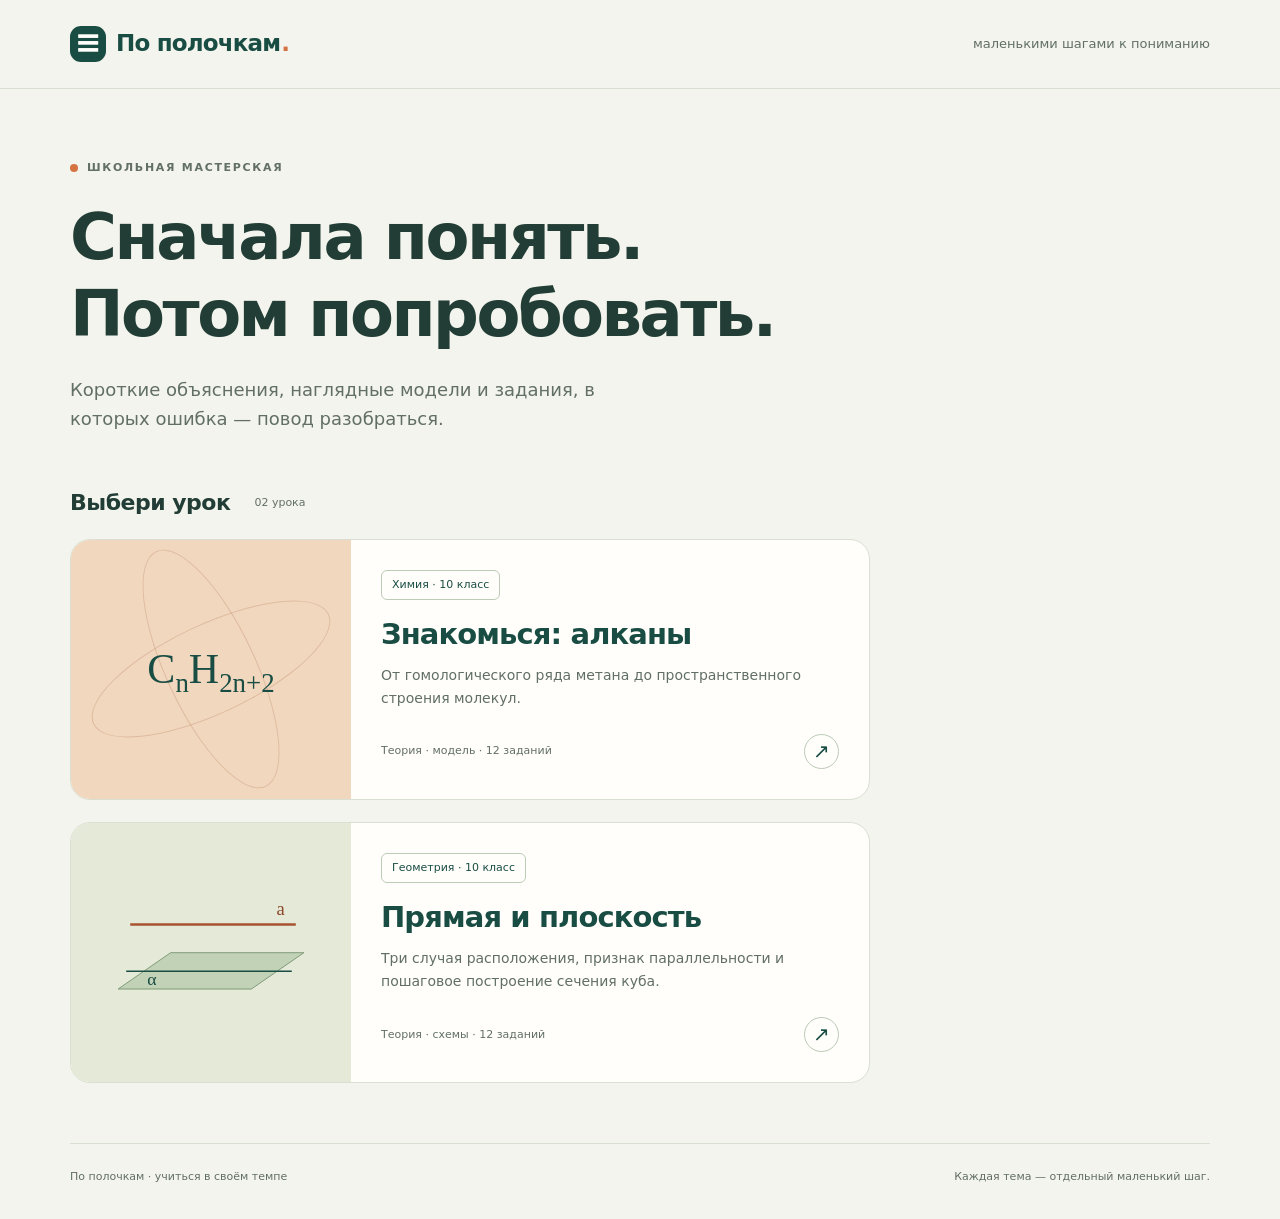
==== commit 773939f6: "Add Grade 10 line-plane parallelism lesson" ====
--- a/index.html
+++ b/index.html
@@ -39,26 +39,71 @@
       </p>
       <div class="catalogue-label">
         <h2>Выбери урок</h2>
-        <span>01 урок</span>
+        <span>02 урока</span>
       </div>
-      <a class="lesson-card" href="./chemistry-10-alkanes/">
-        <div class="lesson-card-art" aria-hidden="true">
-          <span>C<sub>n</sub>H<sub>2n+2</sub></span
-          ><span class="orb orb-one"></span><span class="orb orb-two"></span>
-        </div>
-        <div class="lesson-card-body">
-          <span class="tag">Химия · 10 класс</span>
-          <h3>Знакомься: алканы</h3>
-          <p>
-            От гомологического ряда метана до пространственного строения
-            молекул.
-          </p>
-          <div class="card-bottom">
-            <span>Теория · модель · 12 заданий</span
-            ><span class="round-arrow" aria-hidden="true">↗</span>
+      <div class="catalogue-list">
+        <a class="lesson-card" href="./chemistry-10-alkanes/">
+          <div class="lesson-card-art" aria-hidden="true">
+            <span>C<sub>n</sub>H<sub>2n+2</sub></span
+            ><span class="orb orb-one"></span><span class="orb orb-two"></span>
           </div>
-        </div>
-      </a>
+          <div class="lesson-card-body">
+            <span class="tag">Химия · 10 класс</span>
+            <h3>Знакомься: алканы</h3>
+            <p>
+              От гомологического ряда метана до пространственного строения
+              молекул.
+            </p>
+            <div class="card-bottom">
+              <span>Теория · модель · 12 заданий</span
+              ><span class="round-arrow" aria-hidden="true">↗</span>
+            </div>
+          </div>
+        </a>
+        <a class="lesson-card geometry-card" href="./geometry-10-line-plane/">
+          <div class="lesson-card-art" aria-hidden="true">
+            <svg viewBox="0 0 260 180">
+              <path
+                d="M15 135 180 135 245 90 80 90Z"
+                fill="#c2d2b7"
+                stroke="#6b8c67"
+              />
+              <path d="M30 55 235 55" stroke="#a85331" stroke-width="3" />
+              <path d="M25 113 230 113" stroke="#194d43" stroke-width="2" />
+              <text
+                x="211"
+                y="43"
+                fill="#8b482c"
+                font-size="23"
+                font-family="Georgia,serif"
+              >
+                a
+              </text>
+              <text
+                x="51"
+                y="130"
+                fill="#194d43"
+                font-size="22"
+                font-family="Georgia,serif"
+              >
+                α
+              </text>
+            </svg>
+          </div>
+          <div class="lesson-card-body">
+            <span class="tag">Геометрия · 10 класс</span>
+            <h3>Прямая и плоскость</h3>
+            <p>
+              Три случая расположения, признак параллельности и пошаговое
+              построение сечения куба.
+            </p>
+            <div class="card-bottom">
+              <span>Теория · схемы · 12 заданий</span
+              ><span class="round-arrow" aria-hidden="true">↗</span>
+            </div>
+          </div>
+        </a>
+      </div>
     </main>
     <footer class="container site-footer">
       <span>По полочкам · учиться в своём темпе</span
--- a/assets/styles.css
+++ b/assets/styles.css
@@ -1915,3 +1915,16 @@
 .result-theory {
   color: #fffefa;
 }
+
+.catalogue-list {
+  display: grid;
+  gap: 22px;
+}
+.lesson-card.geometry-card .lesson-card-art {
+  background: #e5e9d7;
+}
+.lesson-card.geometry-card svg {
+  display: block;
+  width: 210px;
+  max-width: 85%;
+}
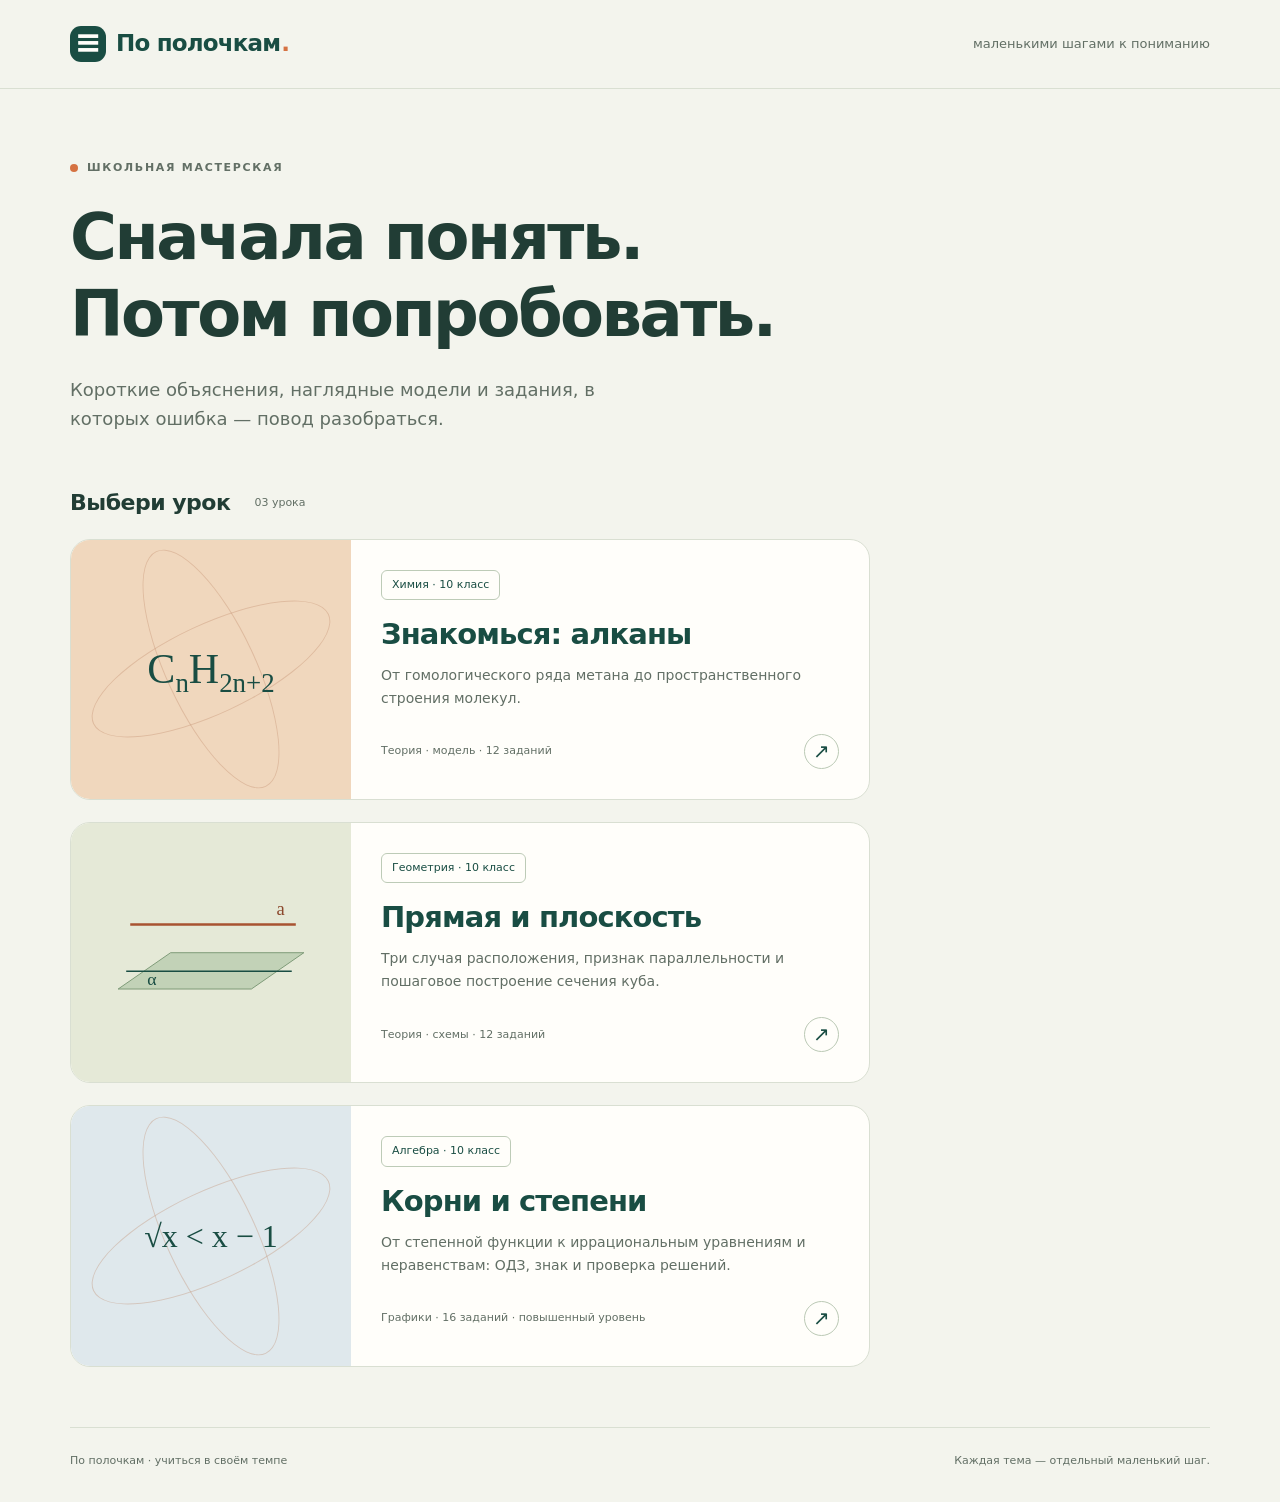
==== commit 08439bf1: "Add Grade 10 roots, powers and irrational inequalities lesson" ====
--- a/index.html
+++ b/index.html
@@ -39,7 +39,7 @@
       </p>
       <div class="catalogue-label">
         <h2>Выбери урок</h2>
-        <span>02 урока</span>
+        <span>03 урока</span>
       </div>
       <div class="catalogue-list">
         <a class="lesson-card" href="./chemistry-10-alkanes/">
@@ -103,6 +103,24 @@
             </div>
           </div>
         </a>
+        <a class="lesson-card algebra-card" href="./algebra-10-roots-powers/"
+          ><div class="lesson-card-art" aria-hidden="true">
+            <span>√x &lt; x − 1</span><span class="orb orb-one"></span
+            ><span class="orb orb-two"></span>
+          </div>
+          <div class="lesson-card-body">
+            <span class="tag">Алгебра · 10 класс</span>
+            <h3>Корни и степени</h3>
+            <p>
+              От степенной функции к иррациональным уравнениям и неравенствам:
+              ОДЗ, знак и проверка решений.
+            </p>
+            <div class="card-bottom">
+              <span>Графики · 16 заданий · повышенный уровень</span
+              ><span class="round-arrow" aria-hidden="true">↗</span>
+            </div>
+          </div></a
+        >
       </div>
     </main>
     <footer class="container site-footer">
--- a/assets/styles.css
+++ b/assets/styles.css
@@ -1928,3 +1928,10 @@
   width: 210px;
   max-width: 85%;
 }
+
+.lesson-card.algebra-card .lesson-card-art {
+  background: #dfe8ec;
+}
+.lesson-card.algebra-card .lesson-card-art > span:first-child {
+  font-size: 32px;
+}
